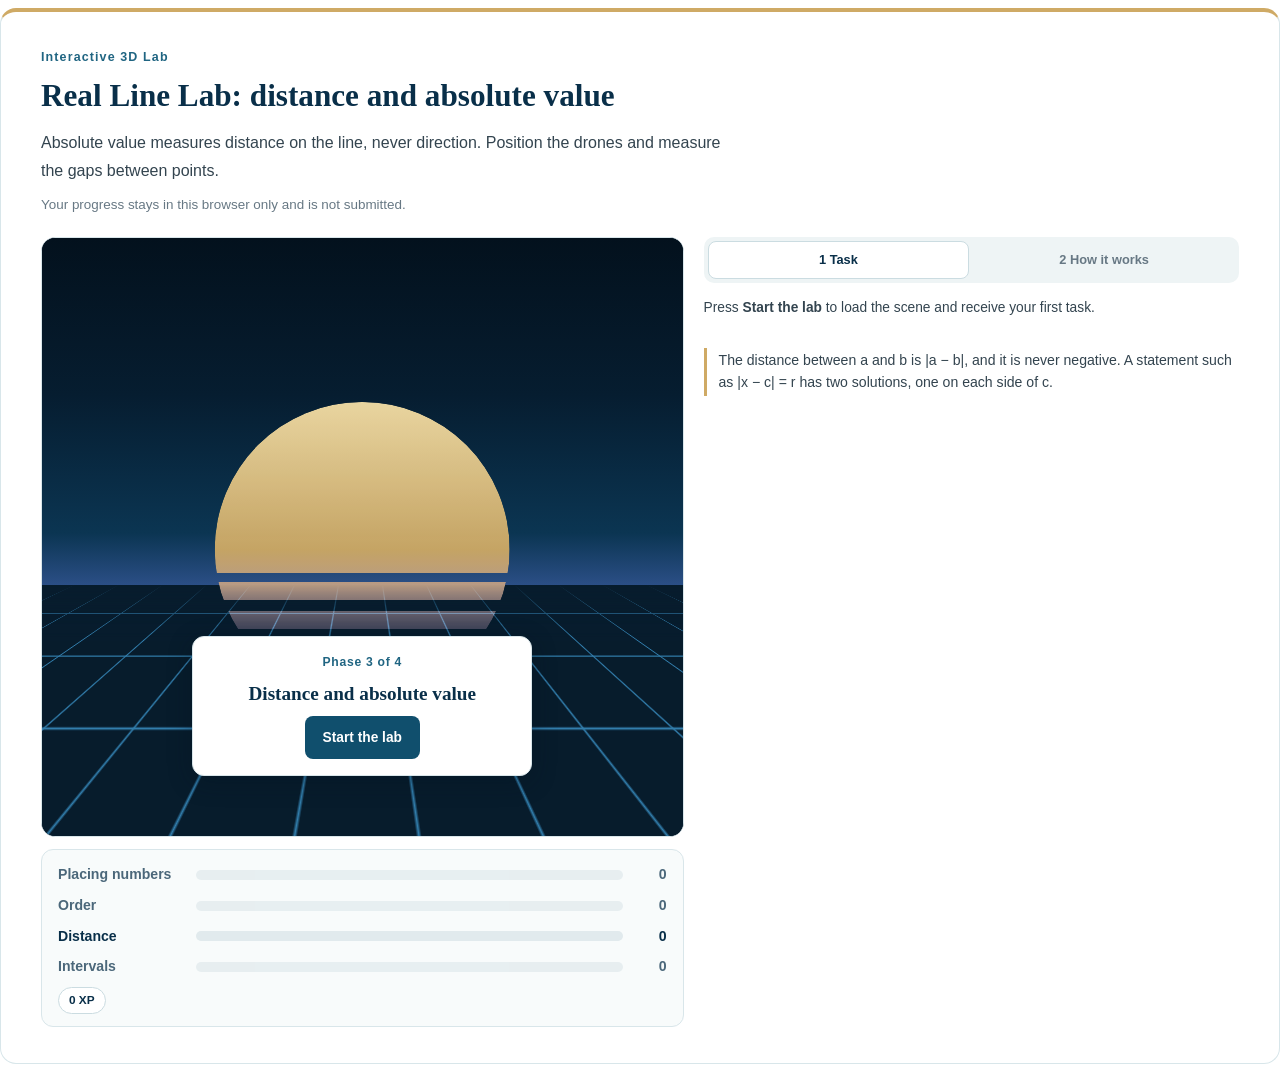
==== cap01/distance/index.html @ 1316ccda "Add files via upload" ====
<!DOCTYPE html>
<html lang="en">
<head>
<meta charset="utf-8">
<meta name="viewport" content="width=device-width, initial-scale=1">
<title>Real Line Lab: distance</title>
<link rel="stylesheet" href="../shared/style.css">
</head>
<body>
<div id="rl-root"></div>
<script>window.RL_PHASE = 'distance';</script>
<script src="../shared/content.js"></script>
<script src="../shared/engine.js"></script>
</body>
</html>
---- cap01/shared/style.css ----
/* Real Line Lab - layout from the Production Architecture Lab standard */
html,body{margin:0;padding:0;background:transparent;font-family:DM Sans,Arial,sans-serif}
#u3d-lab-section .u3d{--u-gold:#cfaa65;--u-label:#206582;--u-title:#092f49;--u-text:#33444f;--u-muted:#677884;--u-line:#d9e6ea;--u-line2:#cbdce1;--u-tile:#eef4f5;--u-item:#f8fbfb;--u-primary:#104f6d;--u-primary-h:#0b3d55;--u-hl:#f5dfa6;--u-rd:#8f7ce8;--u-comp:#3f9fd8;--u-mkt:#3cb98d;--u-bad:#c9463b;--u-bad-bg:#fcf0ee;--u-ok-bg:#ecf8f3;
  --rl-stu:#b9adff;--rl-a:#7fd0ff;--rl-line:#f5dfa6;--rl-gold:#cfaa65;
  container-type:inline-size;font-family:inherit;color:var(--u-text);background:#fff;border:1px solid #d8e6ea;border-top:4px solid var(--u-gold);border-radius:16px;padding:clamp(18px,3vw,36px) clamp(16px,3.2vw,40px);margin:8px 0 28px;line-height:1.55;box-sizing:border-box}
#u3d-lab-section .u3d *,#u3d-lab-section .u3d *:before,#u3d-lab-section .u3d *:after{box-sizing:border-box}
#u3d-lab-section .u3d [hidden]{display:none!important}
#u3d-lab-section .u3d-head{max-width:78ch;margin-bottom:22px}
#u3d-lab-section .u3d-kicker{display:block;font-size:.78rem;font-weight:700;letter-spacing:.09em;color:var(--u-label);margin-bottom:10px}
#u3d-lab-section .u3d h3{font-family:Georgia,"Times New Roman",serif;font-size:clamp(1.45rem,2.6vw,1.95rem);line-height:1.2;margin:0 0 14px;color:var(--u-title);font-weight:700}
#u3d-lab-section .u3d-head p{margin:0 0 10px;font-size:1rem;line-height:1.75}
#u3d-lab-section .u3d-note{font-size:.84rem!important;color:var(--u-muted)!important;margin:0;line-height:1.5!important}
#u3d-lab-section .u3d-stage{display:grid;grid-template-columns:minmax(0,1.2fr) minmax(0,1fr);gap:20px;align-items:start}
#u3d-lab-section .u3d-left{display:flex;flex-direction:column;gap:12px;min-width:0}
#u3d-lab-section .u3d-view{position:relative;width:100%;aspect-ratio:1/1;max-height:600px;border-radius:14px;border:1px solid var(--u-line);background:#061b2c;overflow:hidden;touch-action:pan-y;cursor:grab}
#u3d-lab-section .u3d-view.dragging{cursor:grabbing}
#u3d-lab-section .u3d-canvas{position:absolute;inset:0;width:100%;height:100%;display:block}
#u3d-lab-section .u3d-labels{position:absolute;inset:0;pointer-events:none;overflow:hidden}
#u3d-lab-section .u3d-labels>div{position:absolute;left:0;top:0;visibility:hidden;white-space:nowrap}
#u3d-lab-section .rl-num{font-size:.74rem;font-weight:700;color:#e3f0f6;text-shadow:0 1px 3px #03111d;font-variant-numeric:tabular-nums}
#u3d-lab-section .rl-num.zero{color:var(--u-hl)}
#u3d-lab-section .u3d-mlabel{font-size:.72rem;font-weight:700;line-height:1.25;color:var(--u-title);background:#ffffffeb;border:1px solid var(--u-line);border-radius:8px;padding:3px 8px}
#u3d-lab-section .u3d-mlabel.gold{border-color:var(--u-gold)}
#u3d-lab-section .u3d-tools{position:absolute;top:10px;right:10px;z-index:2;display:flex;gap:6px}
#u3d-lab-section .u3d-reset,#u3d-lab-section .u3d-fs-btn{font:inherit;font-size:.78rem;font-weight:700;color:var(--u-title);background:#fff;border:1px solid var(--u-line2);border-radius:999px;padding:7px 15px;cursor:pointer}
#u3d-lab-section .u3d-reset:hover,#u3d-lab-section .u3d-fs-btn:hover{border-color:var(--u-primary);background:var(--u-tile)}
#u3d-lab-section .u3d-legend{position:absolute;left:12px;bottom:12px;display:flex;flex-wrap:wrap;gap:6px 14px;font-size:.76rem;color:var(--u-text);pointer-events:none;background:#ffffffd9;border-radius:999px;padding:4px 12px}
#u3d-lab-section .u3d-legend i{display:inline-block;width:9px;height:9px;border-radius:50%;background:var(--c);margin-right:6px;vertical-align:-1px;box-shadow:inset 0 0 0 1px #092f4933}
#u3d-lab-section .u3d-fallback{position:absolute;left:50%;top:50%;transform:translate(-50%,-50%);width:min(420px,86%);text-align:center;color:var(--u-title);font-size:.9rem;line-height:1.5;background:#fff;border:1px solid var(--u-line2);border-radius:12px;padding:16px 18px;z-index:4}

/* Cover: a lightweight synthwave poster drawn in CSS, so no 3D loads before Start */
#u3d-lab-section .rl-cover{position:absolute;inset:0;z-index:3;overflow:hidden;background:#061b2c}
#u3d-lab-section .rl-sky{position:absolute;inset:0 0 42% 0;background:linear-gradient(#03111d,#061d30 45%,#0b3552 85%,#2b4f86)}
#u3d-lab-section .rl-sun{position:absolute;left:50%;bottom:42%;width:46%;aspect-ratio:1;transform:translate(-50%,38%);border-radius:50%;background:linear-gradient(#f5dfa6,#cfaa65 50%,#8f7ce8);
  -webkit-mask:linear-gradient(#000 58%,transparent 58% 61%,#000 61% 67%,transparent 67% 71%,#000 71% 77%,transparent 77% 82%,#000 82%);mask:linear-gradient(#000 58%,transparent 58% 61%,#000 61% 67%,transparent 67% 71%,#000 71% 77%,transparent 77% 82%,#000 82%);opacity:.95}
#u3d-lab-section .rl-floor{position:absolute;left:-50%;right:-50%;bottom:0;height:42%;background:#061b2c;background-image:linear-gradient(#3f9fd8 1px,transparent 1px),linear-gradient(90deg,#3f9fd8 1px,transparent 1px);background-size:44px 44px;transform:perspective(220px) rotateX(58deg);transform-origin:50% 0;opacity:.75;-webkit-mask:linear-gradient(transparent,#000 30%);mask:linear-gradient(transparent,#000 30%)}
#u3d-lab-section .rl-cover-txt{position:absolute;left:50%;bottom:10%;transform:translateX(-50%);width:min(340px,86%);display:flex;flex-direction:column;align-items:center;gap:10px;text-align:center;background:#ffffff;border:1px solid var(--u-line);border-radius:12px;padding:16px 18px;box-shadow:0 6px 24px #03111d55}
#u3d-lab-section .rl-cover-k{font-size:.76rem;font-weight:700;letter-spacing:.06em;color:var(--u-label)}
#u3d-lab-section .rl-cover-txt strong{font-family:Georgia,"Times New Roman",serif;font-size:1.2rem;color:var(--u-title);line-height:1.25}
#u3d-lab-section .rl-cover-p{font-size:.76rem;color:var(--u-muted)}
#u3d-lab-section .rl-cover-p:empty{display:none}

/* Gauges: mastery bars, one per skill */
#u3d-lab-section .u3d-gauges{background:var(--u-item);border:1px solid var(--u-line);border-radius:12px;padding:14px 16px 12px}
#u3d-lab-section .u3d-gauge{display:grid;grid-template-columns:128px 1fr 34px;align-items:center;gap:10px;margin-bottom:9px;font-size:.88rem;opacity:.72}
#u3d-lab-section .u3d-gauge.cur{opacity:1}
#u3d-lab-section .u3d-gname{color:var(--u-title);font-weight:700}
#u3d-lab-section .u3d-bar{position:relative;height:10px;border-radius:6px;background:#e1eaed}
#u3d-lab-section .u3d-bar b{position:absolute;inset:0 auto 0 0;width:0;border-radius:6px;background:var(--u-primary);transition:width .45s cubic-bezier(.2,.8,.2,1)}
#u3d-lab-section .u3d-gauge.done .u3d-bar b{background:var(--u-mkt)}
#u3d-lab-section .u3d-gval{text-align:right;font-variant-numeric:tabular-nums;font-weight:700;color:var(--u-title)}
#u3d-lab-section .u3d-meta{display:flex;flex-wrap:wrap;gap:6px;margin-top:8px}
#u3d-lab-section .u3d-tag{font-size:.74rem;font-weight:600;background:#fff;border:1px solid var(--u-line2);border-radius:999px;padding:3px 10px;color:var(--u-title)}
#u3d-lab-section .u3d-tag.warn{border-color:var(--u-gold);background:#fbf5e6}

/* Panel */
#u3d-lab-section .u3d-panel{display:flex;flex-direction:column;gap:14px;min-width:0}
#u3d-lab-section .u3d-tabs{display:flex;gap:4px;background:var(--u-tile);padding:4px;border-radius:10px}
#u3d-lab-section .u3d-tabs button{flex:1;font:inherit;font-size:.8rem;font-weight:700;color:var(--u-muted);background:transparent;border:1px solid transparent;border-radius:8px;padding:8px 6px;cursor:pointer}
#u3d-lab-section .u3d-tabs button[aria-selected=true]{background:#fff;color:var(--u-title);border-color:var(--u-line2)}
#u3d-lab-section .u3d button:focus-visible,#u3d-lab-section .u3d input:focus-visible{outline:2px solid var(--u-primary);outline-offset:2px}
#u3d-lab-section .u3d-help{font-size:.86rem;color:var(--u-text);margin:0 0 12px}
#u3d-lab-section .u3d-act{border:1px solid var(--u-line);border-radius:12px;padding:14px 16px;background:var(--u-item)}
#u3d-lab-section .u3d-act.active{border-color:var(--u-primary);background:#fff}
#u3d-lab-section .rl-tags{margin:0 0 10px}
#u3d-lab-section .rl-prompt{margin:0 0 14px;font-size:.98rem;color:var(--u-title);line-height:1.55}
#u3d-lab-section .rl-ctl{display:flex;flex-direction:column;gap:10px}
#u3d-lab-section .rl-step{display:flex;align-items:center;justify-content:space-between;gap:10px}
#u3d-lab-section .rl-lab{font-size:.78rem;font-weight:700;color:var(--u-muted)}
#u3d-lab-section .rl-lab:empty{display:none}
#u3d-lab-section .rl-stepc{display:flex;align-items:center;gap:6px}
#u3d-lab-section .rl-stepc button{font:inherit;font-size:.72rem;width:34px;height:32px;color:var(--u-title);background:#fff;border:1px solid var(--u-line2);border-radius:8px;cursor:pointer}
#u3d-lab-section .rl-stepc button:hover:not(:disabled){border-color:var(--u-primary);background:var(--u-tile)}
#u3d-lab-section .rl-stepc output{min-width:136px;text-align:center;font-weight:700;font-size:.86rem;color:var(--u-title);font-variant-numeric:tabular-nums}
#u3d-lab-section .u3d button:disabled{opacity:.45;cursor:default}
#u3d-lab-section .rl-end{display:flex;flex-direction:column;gap:6px;padding:10px 12px;border:1px solid var(--u-line);border-radius:10px;background:var(--u-item)}
#u3d-lab-section .rl-end .rl-step{justify-content:flex-start}
#u3d-lab-section .rl-live{margin:2px 0 0;font-size:.86rem;color:var(--u-text)}
#u3d-lab-section .rl-live b{font-size:1rem;color:var(--u-title);font-variant-numeric:tabular-nums}
#u3d-lab-section .u3d-seg{display:flex;flex-wrap:wrap;gap:6px}
#u3d-lab-section .u3d-seg.rl-col{flex-direction:column}
#u3d-lab-section .u3d-seg button{flex:1 1 auto;font:inherit;font-size:.82rem;font-weight:700;color:var(--u-title);background:#fff;border:1px solid var(--u-line2);border-radius:999px;padding:8px 12px;cursor:pointer;line-height:1.2;font-variant-numeric:tabular-nums}
#u3d-lab-section .u3d-seg button:hover:not(:disabled){border-color:var(--u-primary)}
#u3d-lab-section .u3d-seg button[aria-pressed=true]{background:var(--u-primary);border-color:var(--u-primary);color:#fff}
#u3d-lab-section .rl-in{display:flex;flex-direction:column;gap:4px;font-size:.78rem;font-weight:700;color:var(--u-muted)}
#u3d-lab-section .rl-in input{font:inherit;font-size:.95rem;color:var(--u-title);background:#fff;border:1px solid var(--u-line2);border-radius:8px;padding:9px 10px;max-width:180px}
#u3d-lab-section .rl-actions{display:flex;gap:8px;margin-top:14px}
#u3d-lab-section .u3d-btn{font:inherit;font-size:.86rem;font-weight:700;cursor:pointer;color:#fff;background:var(--u-primary);border:0;border-radius:8px;padding:11px 18px}
#u3d-lab-section .u3d-btn:hover:not(:disabled){background:var(--u-primary-h)}
#u3d-lab-section .u3d-chip{font:inherit;font-size:.78rem;font-weight:700;cursor:pointer;color:var(--u-title);background:#fff;border:1px solid var(--u-line2);border-radius:999px;padding:7px 13px;align-self:flex-start;margin-top:12px}
#u3d-lab-section .u3d-chip:hover{border-color:var(--u-primary);background:var(--u-tile)}
#u3d-lab-section .u3d-result{margin-top:12px;background:var(--u-item);border:1px solid var(--u-line);border-radius:12px;padding:12px 16px}
#u3d-lab-section .u3d-result:empty{display:none}
#u3d-lab-section .u3d-result p{margin:4px 0 0;font-size:.88rem;line-height:1.55}
#u3d-lab-section .rl-fbh{font-size:.8rem;font-weight:700;letter-spacing:.03em}
#u3d-lab-section .rl-fbh.ok{color:#23845f}
#u3d-lab-section .rl-fbh.hint{color:var(--u-label)}
#u3d-lab-section .rl-fbh.bad{color:var(--u-bad)}
#u3d-lab-section .u3d-result:has(.ok){background:var(--u-ok-bg);border-color:#bfe5d4}
#u3d-lab-section .u3d-result:has(.bad){background:var(--u-bad-bg);border-color:#efc9c4}
#u3d-lab-section .rl-sub{display:block;margin-top:6px;color:var(--u-muted);font-size:.82rem}
#u3d-lab-section .u3d-takeaway{font-size:.88rem;color:var(--u-text);border-left:3px solid var(--u-gold);padding:2px 0 2px 12px;margin:4px 0 0}
#u3d-lab-section .u3d-stage.u3d-fs-on{background:#fbfcfc;padding:16px;gap:16px;grid-template-columns:minmax(0,1fr) minmax(320px,400px);align-items:stretch;overflow:auto}
#u3d-lab-section .u3d-stage.u3d-fs-on .u3d-view{aspect-ratio:auto;height:calc(100vh - 200px);max-height:none}
@container (max-width:820px){#u3d-lab-section .u3d-stage{grid-template-columns:1fr}#u3d-lab-section .u3d-view{max-height:520px}}
@media (max-width:520px){#u3d-lab-section .u3d-gauge{grid-template-columns:104px 1fr 30px;font-size:.8rem}#u3d-lab-section .rl-stepc output{min-width:110px;font-size:.8rem}#u3d-lab-section .u3d-legend{font-size:.66rem}}
@media (prefers-reduced-motion:reduce){#u3d-lab-section .u3d-bar b{transition:none}}
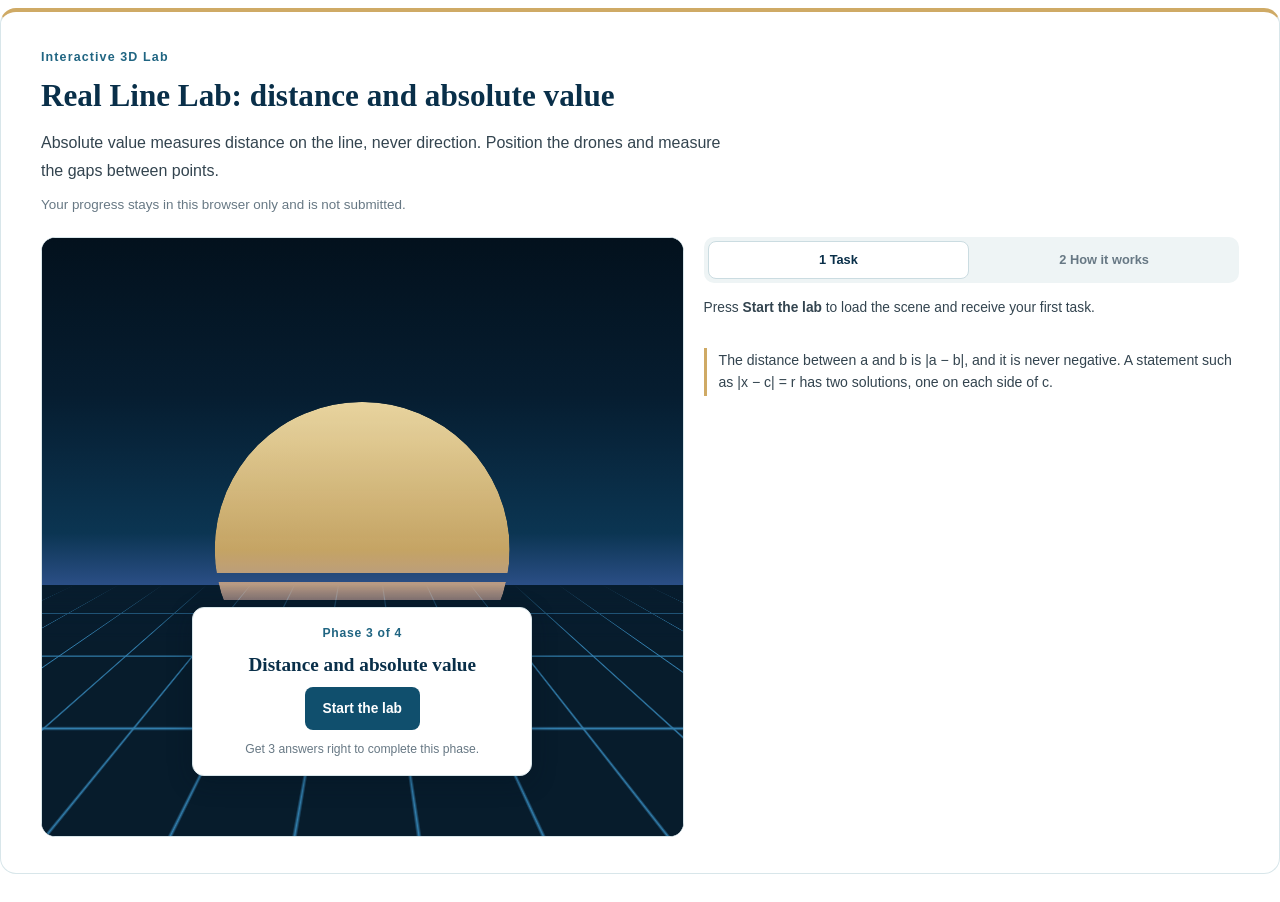
==== commit 8aa28cf5: "Add files via upload" ====
--- a/cap01/distance/index.html
+++ b/cap01/distance/index.html
@@ -4,12 +4,12 @@
 <meta charset="utf-8">
 <meta name="viewport" content="width=device-width, initial-scale=1">
 <title>Real Line Lab: distance</title>
-<link rel="stylesheet" href="../shared/style.css">
+<link rel="stylesheet" href="../shared/style.css?v=20261124d">
 </head>
 <body>
 <div id="rl-root"></div>
 <script>window.RL_PHASE = 'distance';</script>
-<script src="../shared/content.js"></script>
-<script src="../shared/engine.js"></script>
+<script src="../shared/content.js?v=20261124d"></script>
+<script src="../shared/engine.js?v=20261124d"></script>
 </body>
 </html>
--- a/cap01/shared/style.css
+++ b/cap01/shared/style.css
@@ -105,3 +105,39 @@
 @container (max-width:820px){#u3d-lab-section .u3d-stage{grid-template-columns:1fr}#u3d-lab-section .u3d-view{max-height:520px}}
 @media (max-width:520px){#u3d-lab-section .u3d-gauge{grid-template-columns:104px 1fr 30px;font-size:.8rem}#u3d-lab-section .rl-stepc output{min-width:110px;font-size:.8rem}#u3d-lab-section .u3d-legend{font-size:.66rem}}
 @media (prefers-reduced-motion:reduce){#u3d-lab-section .u3d-bar b{transition:none}}
+#u3d-lab-section .u3d-zoom{font:inherit;font-size:1rem;font-weight:700;line-height:1;color:var(--u-title);background:#fff;border:1px solid var(--u-line2);border-radius:999px;width:34px;padding:6px 0;cursor:pointer}
+#u3d-lab-section .u3d-zoom:hover{border-color:var(--u-primary);background:var(--u-tile)}
+#u3d-lab-section .rl-tip{position:absolute;left:50%;top:54px;transform:translateX(-50%);z-index:2;max-width:86%;text-align:center;font-size:.76rem;font-weight:700;color:var(--u-title);background:#fff;border:1px solid var(--u-line2);border-radius:999px;padding:6px 14px;pointer-events:none}
+#u3d-lab-section .u3d-result p.rl-yours{margin:6px 0 2px;color:var(--u-title)}
+#u3d-lab-section .rl-nav{position:absolute;top:10px;left:10px;z-index:2;display:flex;gap:6px}
+#u3d-lab-section .rl-nav [aria-pressed=true]{background:var(--u-primary);border-color:var(--u-primary);color:#fff}
+#u3d-lab-section .rl-walk{position:absolute;right:12px;bottom:12px;z-index:2;display:flex;flex-direction:column;align-items:flex-end;gap:6px}
+#u3d-lab-section .rl-walk>div{display:flex;gap:6px}
+#u3d-lab-section .rl-wb{width:auto!important;padding:8px 12px!important;font-size:.8rem!important;touch-action:none;user-select:none;-webkit-user-select:none}
+#u3d-lab-section .rl-pos{font-size:.72rem;font-weight:700;color:var(--u-title);background:#ffffffd9;border-radius:999px;padding:3px 10px;font-variant-numeric:tabular-nums}
+#u3d-lab-section .rl-tip{top:56px}
+@media (max-width:520px){#u3d-lab-section .rl-nav,#u3d-lab-section .u3d-tools{gap:4px}#u3d-lab-section .rl-nav .u3d-reset,#u3d-lab-section .u3d-tools .u3d-reset,#u3d-lab-section .u3d-fs-btn{padding:6px 10px;font-size:.7rem}#u3d-lab-section .u3d-tools{top:46px}}
+#u3d-lab-section .rl-num.zero{color:#7fe3ff}
+#u3d-lab-section .rl-take.rl-fade{opacity:0;transform:translateY(-4px);transition:opacity .35s,transform .35s}
+#u3d-lab-section .rl-take.rl-fade.on{opacity:1;transform:none}
+@media (prefers-reduced-motion:reduce){#u3d-lab-section .rl-take.rl-fade{transition:none}}
+/* Keep the scene in view while the student works in the panel (iframe-friendly) */
+#u3d-lab-section .u3d-left{position:sticky;top:0;z-index:5;background:#fff;align-self:start}
+#u3d-lab-section .u3d-view{aspect-ratio:auto;height:min(600px,calc(100vh - 24px));min-height:300px}
+@container (max-width:820px){
+  #u3d-lab-section .u3d-left{padding:8px 0 10px;margin-top:-8px;box-shadow:0 10px 12px -12px #092f4955}
+  #u3d-lab-section .u3d-view{height:min(46vh,420px);min-height:240px;max-height:none}
+}
+/* Completion card */
+#u3d-lab-section .rl-done{position:absolute;inset:0;z-index:6;display:flex;align-items:center;justify-content:center;background:#03111d99;padding:16px}
+#u3d-lab-section .rl-done-card{width:min(400px,100%);background:#fff;border:1px solid var(--u-line);border-top:4px solid var(--u-gold);border-radius:12px;padding:18px 20px;display:flex;flex-direction:column;gap:8px;box-shadow:0 10px 30px #03111d66}
+#u3d-lab-section .rl-done-card strong{font-family:Georgia,"Times New Roman",serif;font-size:1.25rem;color:var(--u-title);line-height:1.25}
+#u3d-lab-section .rl-done-card p{margin:0;font-size:.88rem;line-height:1.55}
+#u3d-lab-section .rl-done-b{display:flex;flex-wrap:wrap;gap:8px;margin-top:6px}
+#u3d-lab-section .rl-done-b .quiet{margin-top:0;background:#fff;color:var(--u-title);border:1px solid var(--u-line2)}
+#u3d-lab-section .rl-done-b .quiet:hover{background:var(--u-tile)}
+#u3d-lab-section .rl-fin .u3d-btn.quiet{background:#fff;color:var(--u-title);border:1px solid var(--u-line2)}
+@media (max-height:520px){#u3d-lab-section .u3d-view{min-height:200px}}
+#u3d-lab-section .rl-chips{display:flex;flex-wrap:wrap;gap:6px;margin:0 0 12px}
+#u3d-lab-section .rl-chip{font-size:.72rem;font-weight:700;color:var(--u-muted);background:var(--u-tile);border:1px dashed var(--u-line2);border-radius:999px;padding:3px 10px}
+#u3d-lab-section .rl-chip.on{color:#1f7a57;background:var(--u-ok-bg);border:1px solid #bfe5d4}
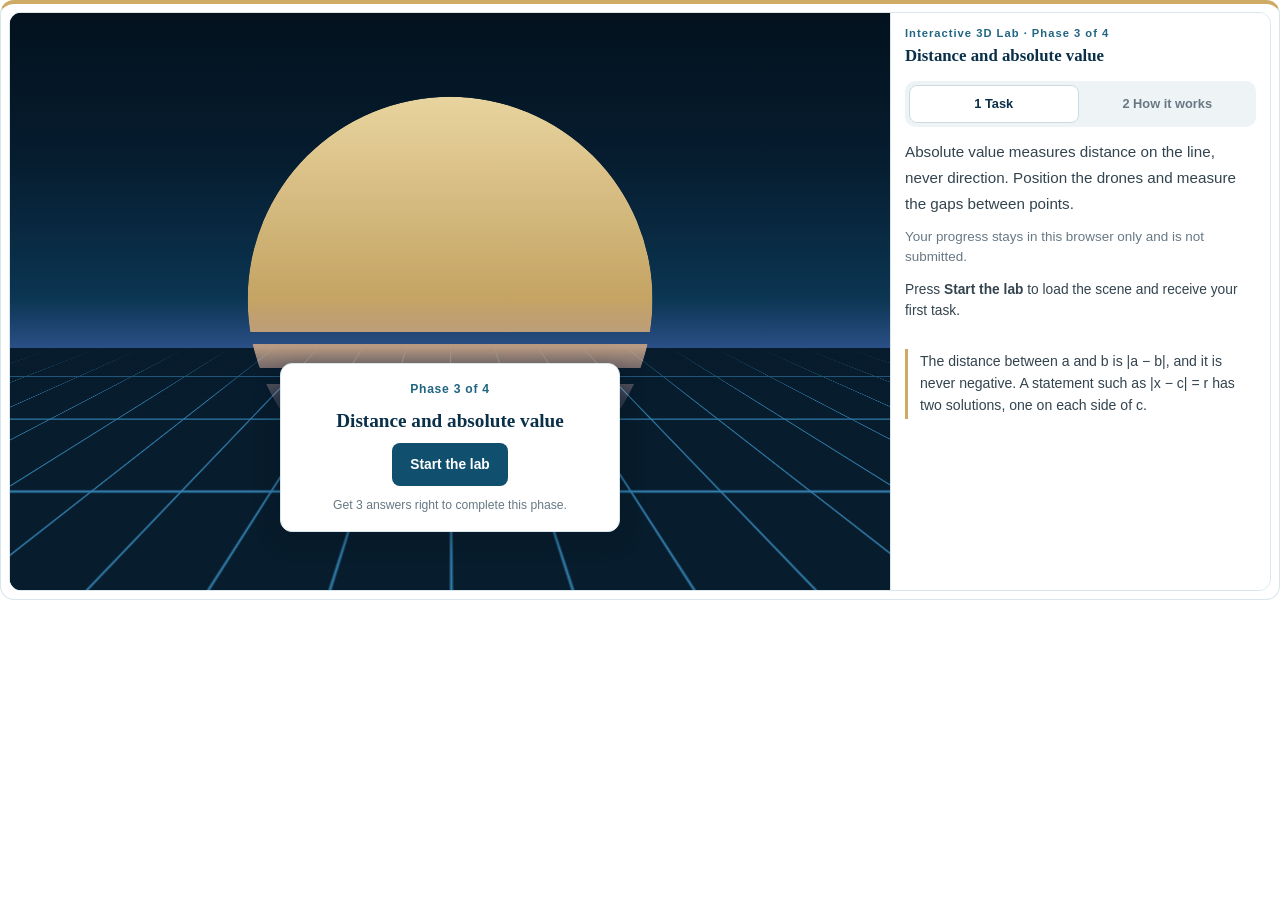
==== commit 3a85266e: "Add files via upload" ====
--- a/cap01/distance/index.html
+++ b/cap01/distance/index.html
@@ -4,12 +4,12 @@
 <meta charset="utf-8">
 <meta name="viewport" content="width=device-width, initial-scale=1">
 <title>Real Line Lab: distance</title>
-<link rel="stylesheet" href="../shared/style.css?v=20261124d">
+<link rel="stylesheet" href="../shared/style.css?v=20261124h">
 </head>
 <body>
 <div id="rl-root"></div>
 <script>window.RL_PHASE = 'distance';</script>
-<script src="../shared/content.js?v=20261124d"></script>
-<script src="../shared/engine.js?v=20261124d"></script>
+<script src="../shared/content.js?v=20261124h"></script>
+<script src="../shared/engine.js?v=20261124h"></script>
 </body>
 </html>
--- a/cap01/shared/style.css
+++ b/cap01/shared/style.css
@@ -141,3 +141,38 @@
 #u3d-lab-section .rl-chips{display:flex;flex-wrap:wrap;gap:6px;margin:0 0 12px}
 #u3d-lab-section .rl-chip{font-size:.72rem;font-weight:700;color:var(--u-muted);background:var(--u-tile);border:1px dashed var(--u-line2);border-radius:999px;padding:3px 10px}
 #u3d-lab-section .rl-chip.on{color:#1f7a57;background:var(--u-ok-bg);border:1px solid #bfe5d4}
+/* App mode (after Start): the scene and the task panel share one window that fits the frame,
+   so nothing needs scrolling to see the line while answering */
+#u3d-lab-section .rl-ptitle{display:none}
+#u3d-lab-section .u3d.rl-app{padding:8px;margin:0;border-radius:14px}
+#u3d-lab-section .u3d.rl-app .u3d-head{display:none}
+#u3d-lab-section .u3d.rl-app .u3d-stage{height:min(calc(100vh - 30px),600px);min-height:460px;gap:0;border:1px solid var(--u-line);border-radius:12px;overflow:hidden;grid-template-columns:minmax(0,1fr) minmax(300px,380px);align-items:stretch}
+#u3d-lab-section .u3d.rl-app .u3d-left{position:static;padding:0;margin:0;box-shadow:none;height:100%;min-height:0}
+#u3d-lab-section .u3d.rl-app .u3d-view{height:100%;max-height:none;min-height:0;border:0;border-radius:0}
+#u3d-lab-section .u3d.rl-app .u3d-panel{overflow-y:auto;padding:12px 14px 16px;border-left:1px solid var(--u-line);min-height:0;background:#fff;gap:12px}
+#u3d-lab-section .u3d.rl-app .rl-ptitle{display:block}
+#u3d-lab-section .rl-ptitle .u3d-kicker{margin-bottom:2px;font-size:.7rem}
+#u3d-lab-section .rl-ptitle strong{font-family:Georgia,"Times New Roman",serif;font-size:1.05rem;color:var(--u-title);line-height:1.25}
+#u3d-lab-section .u3d.rl-app .u3d-stage.u3d-fs-on{height:100vh;border-radius:0;padding:0}
+#u3d-lab-section .u3d.rl-app .u3d-stage.u3d-fs-on .u3d-view{height:100%}
+@container (max-width:820px){
+  #u3d-lab-section .u3d.rl-app .u3d-stage{grid-template-columns:1fr;grid-template-rows:minmax(210px,1fr) minmax(0,46%)}
+  #u3d-lab-section .u3d.rl-app .u3d-left{padding:0;margin:0}
+  #u3d-lab-section .u3d.rl-app .u3d-panel{border-left:0;border-top:1px solid var(--u-line);padding:10px 12px 14px}
+  #u3d-lab-section .u3d.rl-app .rl-ptitle{display:none}
+  #u3d-lab-section .u3d.rl-app .u3d-legend{display:none}
+}
+
+/* Toolbars never overlap: each side keeps to its half and wraps */
+#u3d-lab-section .rl-nav,#u3d-lab-section .u3d-tools{flex-wrap:wrap;max-width:calc(50% - 16px)}
+#u3d-lab-section .u3d-tools{justify-content:flex-end}
+#u3d-lab-section .rl-nav .u3d-reset,#u3d-lab-section .u3d-tools .u3d-reset,#u3d-lab-section .u3d-fs-btn{padding:6px 12px;font-size:.74rem}
+#u3d-lab-section .u3d-zoom{width:30px;padding:5px 0}
+#u3d-lab-section .rl-tip{top:auto;bottom:64px}
+@media (max-width:520px){#u3d-lab-section .u3d-tools{top:10px}}
+/* Fixed 600 px element: scene on the left, intro then tasks on the right */
+#u3d-lab-section .u3d.rl-app{height:600px;display:flex;flex-direction:column}
+#u3d-lab-section .u3d.rl-app .u3d-stage{flex:1 1 auto;height:auto;min-height:0}
+#u3d-lab-section .u3d.rl-app .u3d-stage.u3d-fs-on{height:100vh;flex:none}
+#u3d-lab-section .rl-intro{margin:0 0 10px;font-size:.95rem;line-height:1.7;color:var(--u-text)}
+#u3d-lab-section .rl-go{margin-top:12px}
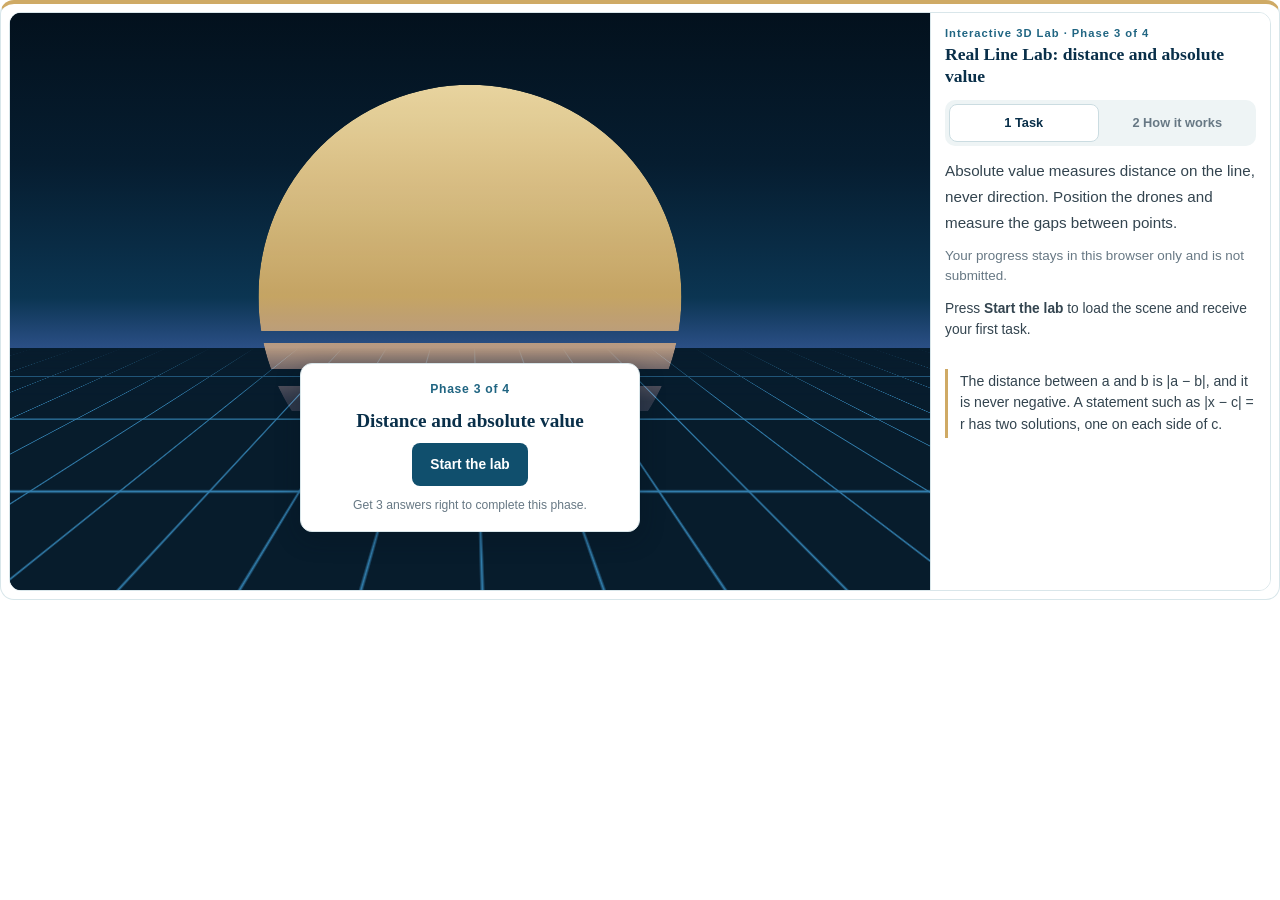
==== commit 760054bc: "Add files via upload" ====
--- a/cap01/distance/index.html
+++ b/cap01/distance/index.html
@@ -4,12 +4,12 @@
 <meta charset="utf-8">
 <meta name="viewport" content="width=device-width, initial-scale=1">
 <title>Real Line Lab: distance</title>
-<link rel="stylesheet" href="../shared/style.css?v=20261124h">
+<link rel="stylesheet" href="../shared/style.css?v=20261124i">
 </head>
 <body>
 <div id="rl-root"></div>
 <script>window.RL_PHASE = 'distance';</script>
-<script src="../shared/content.js?v=20261124h"></script>
-<script src="../shared/engine.js?v=20261124h"></script>
+<script src="../shared/content.js?v=20261124i"></script>
+<script src="../shared/engine.js?v=20261124i"></script>
 </body>
 </html>
--- a/cap01/shared/style.css
+++ b/cap01/shared/style.css
@@ -176,3 +176,13 @@
 #u3d-lab-section .u3d.rl-app .u3d-stage.u3d-fs-on{height:100vh;flex:none}
 #u3d-lab-section .rl-intro{margin:0 0 10px;font-size:.95rem;line-height:1.7;color:var(--u-text)}
 #u3d-lab-section .rl-go{margin-top:12px}
+/* Side by side from 600 px of width (the AVA frame is often narrower than it looks on a scaled screen) */
+@container (min-width:600px){
+  #u3d-lab-section .u3d.rl-app .u3d-stage{grid-template-columns:minmax(0,1fr) minmax(270px,340px);grid-template-rows:none}
+  #u3d-lab-section .u3d.rl-app .u3d-panel{border-left:1px solid var(--u-line);border-top:0;padding:12px 14px 16px}
+  #u3d-lab-section .u3d.rl-app .u3d-legend{display:flex}
+}
+/* The title and intro always stay visible in the panel */
+#u3d-lab-section .u3d.rl-app .rl-ptitle{display:block!important}
+#u3d-lab-section .rl-ptitle strong{display:block;font-size:1.1rem}
+@container (max-width:599px){#u3d-lab-section .rl-ptitle strong{font-size:.98rem}}
